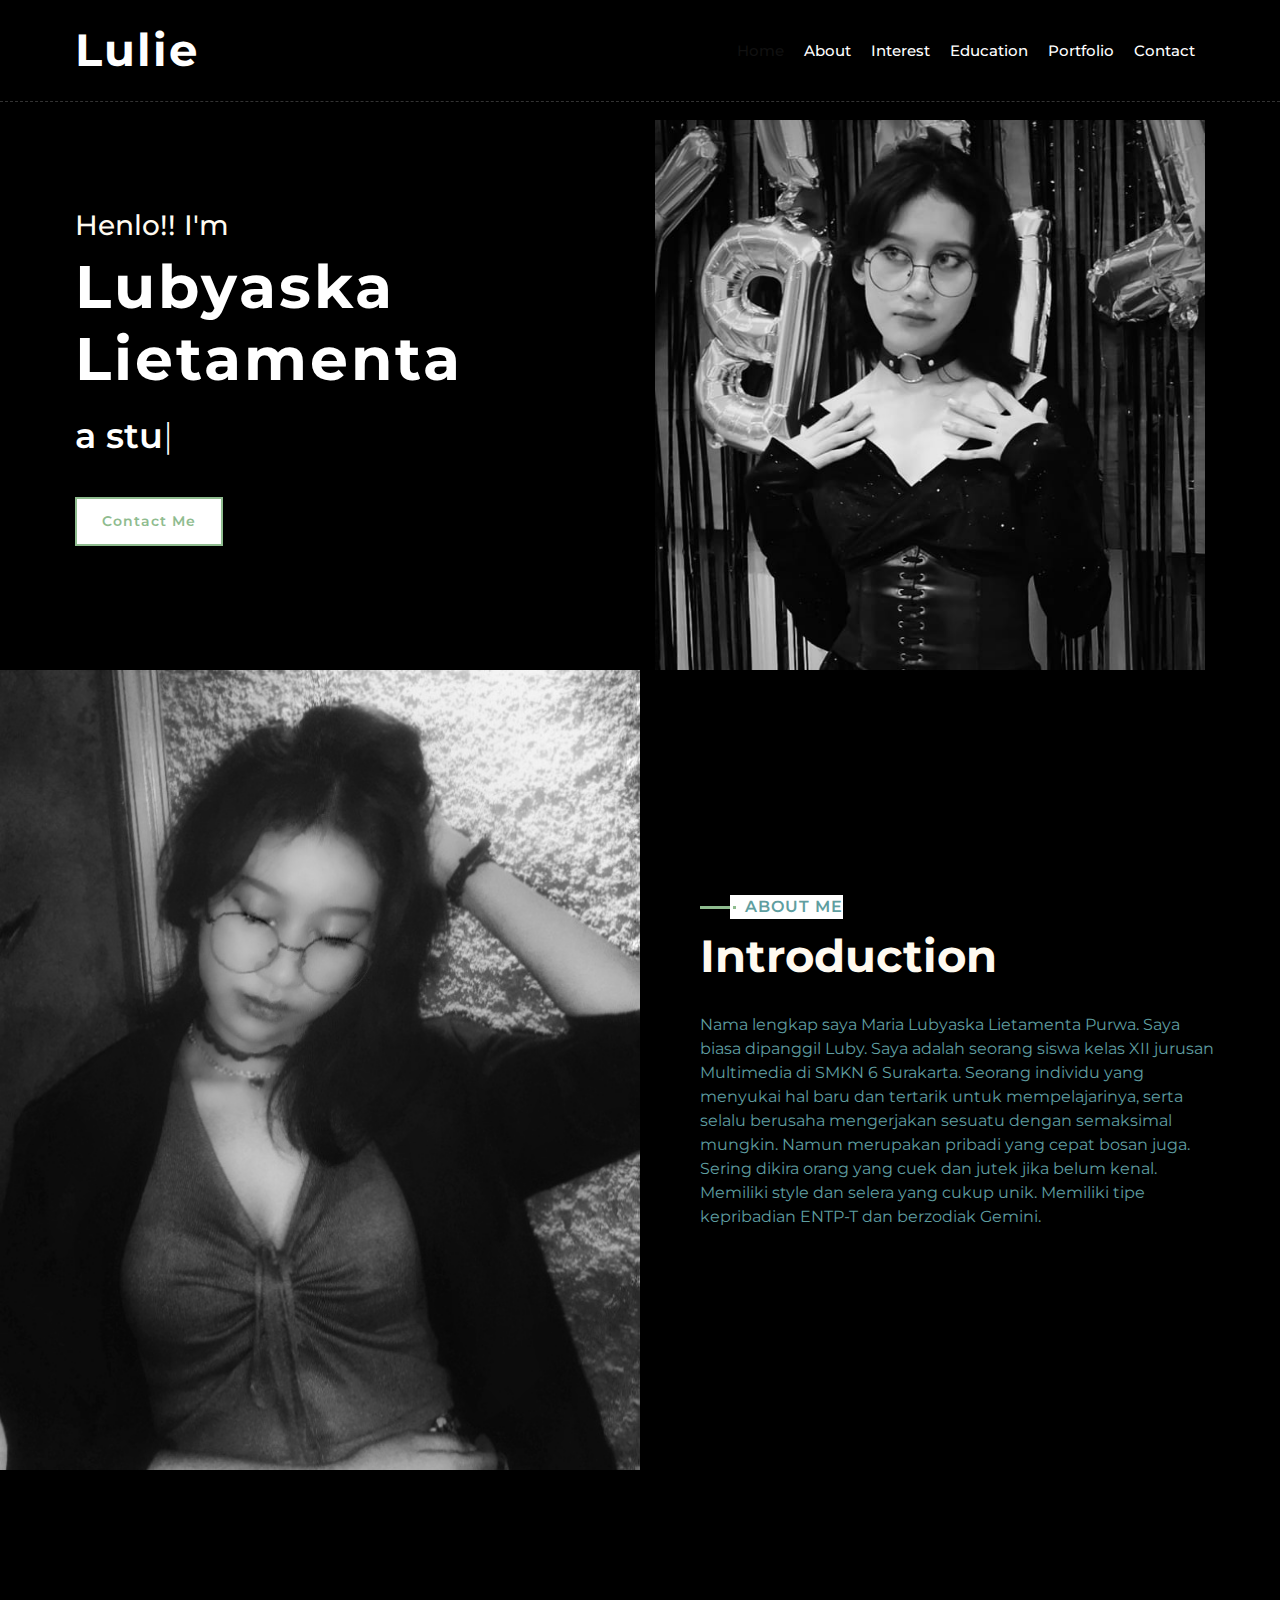
==== Lulie.html @ 79299c55 "Add files via upload" ====
<!DOCTYPE html>
<html lang="en">
    <head>
        <meta charset="utf-8">
        <title>Lulie</title>
        <meta content="width=device-width, initial-scale=1.0" name="viewport">
        <meta content="Free Website Template" name="keywords">
        <meta content="Free Website Template" name="description">

        <!-- Favicon -->
        <link href="img/luby3.jpeg" rel="icon">

        <!-- Google Font -->
        <link href="https://fonts.googleapis.com/css2?family=Montserrat:wght@300;400;500;600;700&display=swap" rel="stylesheet">

        <!-- CSS Libraries -->
        <link href="https://stackpath.bootstrapcdn.com/bootstrap/4.4.1/css/bootstrap.min.css" rel="stylesheet">
        <link href="https://cdnjs.cloudflare.com/ajax/libs/font-awesome/5.10.0/css/all.min.css" rel="stylesheet">
        <link href="lib/animate/animate.min.css" rel="stylesheet">
        <link href="lib/owlcarousel/assets/owl.carousel.min.css" rel="stylesheet">
        <link href="lib/lightbox/css/lightbox.min.css" rel="stylesheet">

        <!-- Template Stylesheet -->
        <link href="css/style.css" rel="stylesheet">
    </head>

    <body data-spy="scroll" data-target=".navbar" data-offset="51">
        <!-- Nav Bar Start -->
        <div class="navbar navbar-expand-lg bg-light navbar-light">
            <div class="container-fluid">
                <a href="Lulie.html" class="navbar-brand">Lulie</a>
                <button type="button" class="navbar-toggler" data-toggle="collapse" data-target="#navbarCollapse">
                    <span class="navbar-toggler-icon"></span>
                </button>

                <div class="collapse navbar-collapse justify-content-between" id="navbarCollapse">
                    <div class="navbar-nav ml-auto">
                        <a href="#home" class="nav-item nav-link active">Home</a>
                        <a href="#about" class="nav-item nav-link">About</a>
                        <a href="#service" class="nav-item nav-link">Interest</a>
                        <a href="#experience" class="nav-item nav-link">Education</a>
                        <a href="#portfolio" class="nav-item nav-link">Portfolio</a>
                        <a href="#contact" class="nav-item nav-link">Contact</a>
                    </div>
                </div>
            </div>
        </div>
        <!-- Nav Bar End -->


        <!-- Hero Start -->
        <div class="hero" id="home">
            <div class="container-fluid">
                <div class="row align-items-center">
                    <div class="col-sm-12 col-md-6">
                        <div class="hero-content">
                            <div class="hero-text">
                                <h3>Henlo!! I'm</h3>
                                <h1>Lubyaska Lietamenta</h1>
                                <h2></h2>
                                <div class="typed-text">a student, an entp-t, a gemini</div>
                            </div>
                            <div class="hero-btn">
								<a href="#contact" class="btn">Contact Me</a>
                            </div>
                        </div>
                    </div>
                    <div class="col-sm-12 col-md-6 d-none d-md-block">
                        <div class="hero-image">
                            <img src="img/luby.jpeg" alt="Hero Image">
                        </div>
                    </div>
                </div>
            </div>
        </div>
        <!-- Hero End -->


        <!-- About Start -->
        <div class="about wow fadeInUp" data-wow-delay="0.1s" id="about">
            <div class="container-fluid">
                <div class="row align-items-center">
                    <div class="col-lg-6">
                        <div class="about-img">
                            <img src="img/luby1.jpg" alt="Image">
                        </div>
                    </div>
                    <div class="col-lg-6">
                        <div class="about-content">
                            <div class="section-header text-left">
                                <p>About Me</p>
                                <h2>Introduction</h2>
                            </div>
                            <div class="about-text">
                                <p>
                                   Nama lengkap saya Maria Lubyaska Lietamenta Purwa. Saya biasa dipanggil Luby. Saya adalah seorang siswa kelas XII jurusan Multimedia di SMKN 6 Surakarta. Seorang individu yang menyukai hal baru dan tertarik untuk mempelajarinya, serta selalu berusaha mengerjakan sesuatu dengan semaksimal mungkin. Namun merupakan pribadi yang cepat bosan juga. Sering dikira orang yang cuek dan jutek jika belum kenal. Memiliki style dan selera yang cukup unik. Memiliki tipe kepribadian ENTP-T dan berzodiak Gemini.
                                </p>
                            </div>
                        </div>
                    </div>
                </div>
            </div>
        </div>
        <!-- About End -->
        
        
        <!-- Service Start -->
        <div class="service" id="service">
            <div class="container">
                <div class="section-header text-center wow zoomIn" data-wow-delay="0.1s">
                    <p>What I do</p>
                    <h2>My Hobbies and Interest</h2>
                </div>
                <div class="row">
                    <div class="col-lg-6 wow fadeInUp" data-wow-delay="0.0s">
                        <div class="service-item">
                            <div class="service-icon">
                                <i class="fa fa-laptop"></i>
                            </div>
                            <div class="service-text">
                                <h3>Design Graphics</h3>
                                <p>
                                    Saya memilki ketertarikan di bidang Desain Grafis. Ini juga merupakan salah satu alasan saya memasuki SMK dan mengambil jurusan Multimedia.
                                </p>
                            </div>
                        </div>
                    </div>
                    <div class="col-lg-6 wow fadeInUp" data-wow-delay="0.2s">
                        <div class="service-item">
                            <div class="service-icon">
                                <i class="fa fas fa-music"></i>
                            </div>
                            <div class="service-text">
                                <h3>Music</h3>
                                <p>
									Saya senang mendengarkan musik. Selain itu, saya juga senang bermain musik. Bagi saya, musik adalah terapi.
                                </p>
                            </div>
                        </div>
                    </div>
                    <div class="col-lg-6 wow fadeInUp" data-wow-delay="0.4s">
                        <div class="service-item">
                            <div class="service-icon">
                                <i class="fas fa-mobile-alt"></i>
                            </div>
                            <div class="service-text">
                                <h3>Social Media</h3>
                                <p>
                                    Karena pada masa digital sekarang social media sangat mendominasi kehidupan. Maka tidak bisa dipungkiri saya senang meng-explore social media. Karena selain menghibur, banyak pula informasi yang bisa didapat.
                                </p>
                            </div>
                        </div>
                    </div>
                    <div class="col-lg-6 wow fadeInUp" data-wow-delay="0.6s">
                        <div class="service-item">
                            <div class="service-icon">
                                <i class="fas fa-female"></i>
                            </div>
                            <div class="service-text">
                                <h3>Fashion and Make up</h3>
                                <p>
                                    Saya suka mencoba hal baru dalam fashion dan make up. Mencoba bermacam - macam style dan tren sangat seru bagi saya. Hal ini juga meningkatkan self-love. 
                                </p>
                            </div>
                        </div>
                    </div>
                </div>
            </div>
        </div>
        <!-- Service End -->
        
        
         <!-- Experience Start -->
        <div class="experience" id="experience">
            <div class="container">
                <header class="section-header text-center wow zoomIn" data-wow-delay="0.1s">
                    <p>My Experience</p>
                    <h2>Education History</h2>
                </header>
                <div class="timeline">
                    <div class="timeline-item right wow slideInRight" data-wow-delay="0.1s">
                        <div class="timeline-text">
                            <div class="timeline-date">2020 - 2023</div>
                            <h2>SMK NEGERI 6 SURAKARTA</h2>
                            <h4>Jl. Adi Sucipto No.38, Kerten, Kec. Laweyan, Kota Surakarta, Jawa Tengah 57143</h4>
                        </div>
                    </div>
                    <div class="timeline-item left wow slideInLeft" data-wow-delay="0.1s">
                        <div class="timeline-text">
                            <div class="timeline-date">2017 - 2020</div>
                            <h2>SMP PANGUDI LUHUR BINTANG LAUT SURAKARTA</h2>
                            <h4>Jl. Slamet Riyadi No.94, Keprabon, Kec. Banjarsari, Kota Surakarta, Jawa Tengah 57131</h4>
                        </div>
                    </div>
					<div class="timeline-item right wow slideInRight" data-wow-delay="0.1s">
                        <div class="timeline-text">
                            <div class="timeline-date">2011 - 2017</div>
                            <h2>SD PANGUDI LUHUR ST. TIMOTIUS SOLO</h2>
                            <h4>Jl. Sugiyopranoto No.1, Kp. Baru, Kec. Ps. Kliwon, Kota Surakarta, Jawa Tengah 57133</h4>
                        </div>
                    </div>
                    <div class="timeline-item left wow slideInLeft" data-wow-delay="0.1s">
                        <div class="timeline-text">
                            <div class="timeline-date">2009 - 2011</div>
                            <h2>TK MARSUDIRINI SOLO</h2>
                            <h4>Jl. Sugiyopranoto No.4, Kp. Baru, Kec. Ps. Kliwon, Kota Surakarta, Jawa Tengah 57133</h4>
                        </div>
                    </div>
                </div>
            </div>
        </div>
        <!-- Job Experience End -->
        

        <!-- Portfolio Start -->
        <div class="portfolio" id="portfolio">
            <div class="container">
                <div class="section-header text-center wow zoomIn" data-wow-delay="0.1s">
                    <p>My Portfolio</p>
                    <h2>My Excellent Portfolio</h2>
                </div>
                <div class="row">
                </div>
                <div class="row portfolio-container">
                    <div class="col-lg-4 col-md-6 col-sm-12 portfolio-item filter-1 wow fadeInUp" data-wow-delay="0.0s">
                        <div class="portfolio-wrap">
                            <div class="portfolio-img">
                                <img src="img/konten kaos astronaut.jpg" alt="Image">
                            </div>
                            <div class="portfolio-text">
                                <h3> Design Kaos</h3>
                            </div>
                        </div>
                    </div>
                    <div class="col-lg-4 col-md-6 col-sm-12 portfolio-item filter-2 wow fadeInUp" data-wow-delay="0.2s">
                        <div class="portfolio-wrap">
                            <div class="portfolio-img">
                                <img src="img/konten kaos1.jpg" alt="Image">
                            </div>
                            <div class="portfolio-text">
                                <h3>Design Kaos</h3>
                            </div>
                        </div>
                    </div>
                    <div class="col-lg-4 col-md-6 col-sm-12 portfolio-item filter-3 wow fadeInUp" data-wow-delay="0.4s">
                        <div class="portfolio-wrap">
                            <div class="portfolio-img">
                                <img src="img/buku.jpg" alt="Image">
                            </div>
                            <div class="portfolio-text">
                                <h3>Design Buku</h3>
                            </div>
                        </div>
                    </div>
                    <div class="col-lg-4 col-md-6 col-sm-12 portfolio-item filter-1 wow fadeInUp" data-wow-delay="0.6s">
                        <div class="portfolio-wrap">
                            <div class="portfolio-img">
                                <img src="img/mmt.jpg" alt="Image">
                            </div>
                            <div class="portfolio-text">
                                <h3>Design MMT</h3>
                            </div>
                        </div>
                    </div>
                </div>
            </div>
        </div>
        <!-- Portfolio End -->
      
        
        <!-- Contact Start -->
        <div class="contact wow fadeInUp" data-wow-delay="0.1s" id="contact">
            <div class="container-fluid">
                <div class="container">
                    <div class="row align-items-center">
                        <div class="col-md-4"></div>
                        <div class="col-md-8">
                            <div class="contact-form">
                                <div id="success"></div>
                                <form name="sentMessage" id="contactForm" novalidate="novalidate">
                                    <div class="control-group">
                                        <input type="text" class="form-control" id="name" placeholder="Your Name" required="required" data-validation-required-message="Please enter your name" />
                                        <p class="help-block"></p>
                                    </div>
                                    <div class="control-group">
                                        <input type="email" class="form-control" id="email" placeholder="Your Email" required="required" data-validation-required-message="Please enter your email" />
                                        <p class="help-block"></p>
                                    </div>
                                    <div class="control-group">
                                        <input type="text" class="form-control" id="subject" placeholder="Subject" required="required" data-validation-required-message="Please enter a subject" />
                                        <p class="help-block"></p>
                                    </div>
                                    <div class="control-group">
                                        <textarea class="form-control" id="message" placeholder="Message" required="required" data-validation-required-message="Please enter your message"></textarea>
                                        <p class="help-block"></p>
                                    </div>
                                    <div>
                                        <button class="btn" type="submit" id="sendMessageButton">Send Message</button>
                                    </div>
                                </form>
                            </div>
                        </div>
                    </div>
                </div>
            </div>
        </div>
        <!-- Contact End -->


        <!-- Footer Start -->
        <div class="footer wow fadeIn" data-wow-delay="0.3s">
            <div class="container-fluid">
                <div class="container">
                    <div class="footer-info">
                        <h2>Lubyaska Lietamenta</h2>
                        <h3>Solo, Jawa Tengah, Indonesia</h3>
                        <div class="footer-menu">
                            <p>+6289669628222</p>
                            <p>maria.lubyaska@gmail.com</p>
                        </div>
                        <div class="footer-social">
                            <a href="https://open.spotify.com/user/lubyaska.lietamenta?si=SFucc5YzT-6xi9AOooDrsQ&utm_source=copy-link"><i class="fab fa-spotify"></i></a>
                            <a href="https://instagram.com/lubyaskxyz?igshid=YmMyMTA2M2Y="><i class="fab fa-instagram"></i></a>
                            <a href="wa.me/6289669628222"><i class="fab fa-whatsapp"></i></a>
                        </div>
                    </div>
                </div>
                <div class="container copyright">
                    <p>&copy; <a href="#">Lulie</a>, All Right Reserved </p>
                </div>
            </div>
        </div>
        <!-- Footer End -->
        
        
        <!-- Back to top button -->
        <a href="#" class="btn back-to-top"><i class="fa fa-chevron-up"></i></a>
        
        
        <!-- Pre Loader -->
        <div id="loader" class="show">
            <div class="loader"></div>
        </div>

        
        <!-- JavaScript Libraries -->
        <script src="https://code.jquery.com/jquery-3.4.1.min.js"></script>
        <script src="https://stackpath.bootstrapcdn.com/bootstrap/4.4.1/js/bootstrap.bundle.min.js"></script>
        <script src="lib/easing/easing.min.js"></script>
        <script src="lib/wow/wow.min.js"></script>
        <script src="lib/waypoints/waypoints.min.js"></script>
        <script src="lib/typed/typed.min.js"></script>
        <script src="lib/owlcarousel/owl.carousel.min.js"></script>
        <script src="lib/isotope/isotope.pkgd.min.js"></script>
        <script src="lib/lightbox/js/lightbox.min.js"></script>
        
        <!-- Contact Javascript File -->
        <script src="mail/jqBootstrapValidation.min.js"></script>
        <script src="mail/contact.js"></script>

        <!-- Template Javascript -->
        <script src="js/main.js"></script>
    </body>
</html>
---- css/style.css ----
/*******************************/
/********* General CSS *********/
/*******************************/
body {
    color: CadetBlue;
    background: black;
    font-family: 'Montserrat', sans-serif;
}

h1,
h2, 
h3, 
h4,
h5, 
h6 {
    color: FloralWhite;
}

a {
    color: #313131;
    transition: .3s;
}

a:hover,
a:active,
a:focus {
    color: DarkSeaGreens;
    outline: none;
    text-decoration: none;
}

.btn:focus,
.form-control:focus {
    box-shadow: none;
}

.container-fluid {
    max-width: 1366px;
}

.btn {
    padding: 12px 25px;
    font-size: 14px;
    font-weight: 600;
    letter-spacing: 1px;
    color: #ffffff;
    background: DarkSeaGreen;
    border: 2px solid transparent;
    border-radius: 0;
    box-shadow: inset 0 0 0 50px DarkSeaGreen;
    transition: ease-out 0.3s;
    -webkit-transition: ease-out 0.3s;
    -moz-transition: ease-out 0.3s;
}

.btn:hover {
    color: DarkSeaGreen;
    background: transparent;
    box-shadow: inset 0 0 0 0 DarkSeaGreen;
    border-color: DarkSeaGreen;
}

#loader {
    position: fixed;
    top: 0;
    right: 0;
    bottom: 0;
    left: 0;
    display: flex;
    align-items: center;
    justify-content: center;
    background: #ffffff;
    opacity: 0;
    visibility: hidden;
    -webkit-transition: opacity .3s ease-out, visibility 0s linear .3s;
    -o-transition: opacity .3s ease-out, visibility 0s linear .3s;
    transition: opacity .3s ease-out, visibility 0s linear .3s;
    z-index: 999;
}

#loader.show {
    -webkit-transition: opacity .6s ease-out, visibility 0s linear 0s;
    -o-transition: opacity .6s ease-out, visibility 0s linear 0s;
    transition: opacity .6s ease-out, visibility 0s linear 0s;
    visibility: visible;
    opacity: 1;
}

#loader .loader {
    position: relative;
    width: 45px;
    height: 45px;
    border: 5px solid #dddddd;
    border-top: 5px solid DarkSeaGreen;
    border-radius: 50%;
    -webkit-animation: spin 2s linear infinite;
    animation: spin 2s linear infinite;
}

@-webkit-keyframes spin {
    0% { -webkit-transform: rotate(0deg); }
    100% { -webkit-transform: rotate(360deg); }
}

@keyframes spin {
    0% { transform: rotate(0deg); }
    100% { transform: rotate(360deg); }
}

.back-to-top {
    position: fixed;
    display: none;
    width: 44px;
    height: 44px;
    padding: 8px 0;
    text-align: center;
    line-height: 1;
    font-size: 22px;
    right: 15px;
    bottom: 15px;
    z-index: 9;
}

.back-to-top i {
    color: #ffffff;
}

.back-to-top:hover i {
    color: #414141;
}


/**********************************/
/*********** Nav Bar CSS **********/
/**********************************/
.navbar {
    position: relative;
    transition: .5s;
    z-index: 999;
}

.navbar.nav-sticky {
    position: fixed;
    top: 0;
    width: 100%;
    box-shadow: 0 2px 5px rgba(0, 0, 0, .3);
}

.navbar .navbar-brand {
    margin: 0;
    font-size: 45px;
    line-height: 0px;
    font-weight: 700;
    letter-spacing: 2px;
    transition: .5s;
    
}

.navbar .navbar-brand img {
    max-width: 100%;
    max-height: 40px;
}

.navbar .dropdown-menu {
    margin-top: 0;
    border: 0;
    border-radius: 0;
    background: #f8f9fa;
}

@media (min-width: 992px) {
    .navbar {
        position: absolute;
        width: 100%;
        padding: 30px 60px;
        background: transparent !important;
        border-bottom: 1px dashed rgba(256, 256, 256, .2);
        z-index: 9;
    }
    
    .navbar.nav-sticky {
        padding: 10px 60px;
        background: #ffffff !important;
    }
    
    .navbar .navbar-brand {
        color: #ffffff;
    }
    
    .navbar.nav-sticky .navbar-brand {
        color: DarkSeaGreen;
    }

    .navbar-light .navbar-nav .nav-link,
    .navbar-light .navbar-nav .nav-link:focus {
        padding: 10px 10px 8px 10px;
        color: #ffffff;
        font-size: 15px;
        font-weight: 500;
    }
    
    .navbar-light.nav-sticky .navbar-nav .nav-link,
    .navbar-light.nav-sticky .navbar-nav .nav-link:focus {
        color: #414141;
    }

    .navbar-light .navbar-nav .nav-link:hover,
    .navbar-light .navbar-nav .nav-link.active {
        color: #111111;
    }
    
    .navbar-light.nav-sticky .navbar-nav .nav-link:hover,
    .navbar-light.nav-sticky .navbar-nav .nav-link.active {
        color: DarkSeaGreen;
    }
}

@media (max-width: 991.98px) {   
    .navbar {
        padding: 15px;
        background: #ffffff !important;
    }
    
    .navbar .navbar-brand {
        color: DarkSeaGreen;
    }
    
    .navbar .navbar-nav {
        margin-top: 15px;
    }
    
    .navbar a.nav-link {
        padding: 5px;
    }
    
    .navbar .dropdown-menu {
        box-shadow: none;
    }
}


/*******************************/
/********** Hero CSS ***********/
/*******************************/
.hero {
    position: relative;
    width: 100%;
    margin-bottom: 45px;
    padding: 120px 0 0 0;
    overflow: hidden;
    background: transparent;
    background-position: center;
    background-repeat: no-repeat;
    background-size: cover;
}

.hero .container-fluid {
    padding: 0;
}

.hero .hero-image {
    position: relative;
    text-align: right;
    padding-right: 75px;
}

.hero .hero-image img {
    max-width: 100%;
    max-height: 100%;
}

.hero .hero-content {
    position: relative;
    padding-left: 75px;
    display: flex;
    align-items: flex-start;
    justify-content: center;
    flex-direction: column;
}

.hero .hero-text p {
    color: #ffffff;
    font-size: 25px;
    font-weight: 600;
    margin-bottom: 15px;
}

.hero .hero-text h1 {
	display: inline-block;
    color: #ffffff;
    font-size: 60px;
    font-weight: 700;
    letter-spacing: 3px;
    margin-bottom: 15px;
}

.hero .hero-text h2 {
    display: inline-block;
    margin: 0;
    height: 35px;
    color: #ffffff;
    font-size: 35px;
    font-weight: 600;
}

.hero .hero-text .typed-text {
	display: none;

}

.hero .hero-text .typed-cursor {
    font-size: 35px;
    font-weight: 300;
    color: #ffffff;
}

.hero .hero-btn .btn {
    margin-top: 35px;
	margin-bottom: 35px;
    color: DarkSeaGreen;
    background: DarkSeaGreen;
    box-shadow: inset 0 0 0 50px #ffffff;
}

.hero .hero-btn .btn:hover {
    color: #ffffff;
    background: transparent;
    box-shadow: inset 0 0 0 0 #ffffff;
    border-color: #ffffff;
}

.hero .hero-btn .btn:first-child {
    margin-right: 10px;
}

@media (max-width: 991.98px) {
    .hero {
        padding-top: 60px;
    }
    
    .hero .hero-content {
        padding: 0 15px;
    }
    
    .hero .hero-text p {
        font-size: 20px;
    }
    
    .hero .hero-text h1 {
        font-size: 45px;
    }
    
    .hero .hero-text h2 {
        font-size: 25px;
        height: 25px;
    }
    
    .hero .hero-btn .btn {
        padding: 12px 30px;
        letter-spacing: 1px;
    }
}

@media (max-width: 767.98px) {
    .hero {
        padding-top: 60px;
        padding-bottom: 60px;
    }
    
    .hero,
    .hero .hero-text,
    .hero .hero-btn {
        width: 100%;
        text-align: center;
    }
    
    .hero .hero-text p {
        font-size: 18px;
    }
    
    .hero .hero-text h1 {
        font-size: 35px;
    }
    
    .hero .hero-text h2 {
        font-size: 22px;
        height: 22px;
    }
    
    .hero .hero-btn .btn {
        padding: 10px 15px;
        letter-spacing: 1px;
    }
}

@media (max-width: 575.98px) {
    .hero .hero-text p {
        font-size: 16px;
    }
    
    .hero .hero-text h1 {
        font-size: 30px;
    }
    
    .hero .hero-text h2 {
        font-size: 18px;
        height: 18px;
    }
    
    .hero .hero-btn .btn {
        padding: 8px 10px;
        letter-spacing: 0;
    }
}


/*******************************/
/******* Section Header ********/
/*******************************/
.section-header {
    position: relative;
    margin-bottom: 45px;
}

.section-header p {
    display: inline-block;
    margin: 0 30px;
    margin-bottom: 10px;
    padding-left: 15px;
    position: relative;
    font-size: 16px;
    font-weight: 600;
    letter-spacing: 1px;
    text-transform: uppercase;
    background: #ffffff;
}

.section-header p::before {
    position: absolute;
    content: "";
    height: 3px;
    top: 11px;
    right: 0;
    left: -30px;
    background: DarkSeaGreen;
    z-index: -1;
}

.section-header p::after {
    position: absolute;
    content: "";
    width: 3px;
    height: 3px;
    top: 11px;
    left: 3px;
    background: DarkSeaGreen;
    z-index: 1;
}

.section-header h2 {
    margin: 0;
    position: relative;
    font-size: 45px;
    font-weight: 700;
}

@media (max-width: 767.98px) {
    .section-header h2 {
        font-size: 30px;
    }
}


/*******************************/
/********** About CSS **********/
/*******************************/
.about {
    position: relative;
    width: 100%;
    margin: -45px 0 45px 0;
}

.about .col-lg-6 {
    padding: 0;
}

.about .section-header {
    margin-bottom: 30px;
}

.about .about-img {
    position: relative;
    height: 100%;
}

.about .about-img img {
    position: relative;
    width: 100%;
    height: 100%;
}

.about .about-content {
    padding: 0 60px;
}

.about .about-text p {
    font-size: 16px;
}

.about .skills {
    margin-bottom: 30px;
}

.about .skill-name {
    margin-top: 15px;
}

.about .skill-name p {
    display: inline-block;
    margin-bottom: 5px;
    font-size: 16px;
    font-weight: 400;
}

.about .skill-name p:last-child {
    float: right;
}

.about .progress {
    height: 10px;
    border-radius: 10px;
    background: #dddddd;
}

.about .progress .progress-bar {
    width: 0px;
    background: DarkSeaGreen;
    border-radius: 10px;
    transition: 2s;
}

.about .about-text a.btn {
    margin-top: 15px;
}

@media (max-width: 991.98px) {
    .about .about-content {
        padding: 45px 15px 0 15px;
    }
}


/*******************************/
/******* Experience CSS ********/
/*******************************/
.experience {
    position: relative;
    padding: 45px 0 15px 0;
}

.experience .timeline {
    position: relative;
    width: 100%;
}

.experience .timeline::after {
    content: '';
    position: absolute;
    width: 2px;
    background: DarkSeaGreen;
    top: 0;
    bottom: 0;
    left: 50%;
    margin-left: -1px;
}

.experience .timeline .timeline-item {
    position: relative;
    background: inherit;
    width: 50%;
    margin-bottom: 30px;
}

.experience .timeline .timeline-item.left {
    left: 0;
    padding-right: 30px;
}

.experience .timeline .timeline-item.right {
    left: 50%;
    padding-left: 30px;
}

.experience .timeline .timeline-item::after {
    content: '';
    position: absolute;
    width: 16px;
    height: 16px;
    top: 48px;
    right: -8px;
    background: #ffffff;
    border: 2px solid DarkSeaGreen;
    border-radius: 16px;
    z-index: 1;
}

.experience .timeline .timeline-item.right::after {
    left: -8px;
}

.experience .timeline .timeline-item::before {
  content: '';
  position: absolute;
  width: 0;
  height: 0;
  top: 46px;
  right: 10px;
  z-index: 1;
  border: 10px solid;
  border-color: transparent transparent transparent #dddddd;
}

.experience .timeline .timeline-item.right::before {
  left: 10px;
  border-color: transparent #dddddd transparent transparent;
}

.experience .timeline .timeline-date {
    position: absolute;
    width: 100%;
    top: 44px;
    font-size: 16px;
    font-weight: 600;
    color: DarkSeaGreen;
    text-transform: uppercase;
    letter-spacing: 1px;
    z-index: 1;
}

.experience .timeline .timeline-item.left .timeline-date {
    text-align: left;
    left: calc(100% + 55px);
}

.experience .timeline .timeline-item.right .timeline-date {
    text-align: right;
    right: calc(100% + 55px);
}

.experience .timeline .timeline-text {
    padding: 30px;
    background: SlateGray;
    position: relative;
    border-right: 5px solid #dddddd;
    box-shadow: 0 0 60px rgba(0, 0, 0, .08);
}

.experience .timeline .timeline-item.right .timeline-text {
    border-right: none;
    border-left: 5px solid #dddddd;
}

.experience .timeline .timeline-text h2 {
    margin: 0 0 5px 0;
    font-size: 22px;
    font-weight: 600;
}

.experience .timeline .timeline-text h4 {
    margin: 0 0 10px 0;
    font-size: 16px;
    font-style: italic;
    font-weight: 400;
}

.experience .timeline .timeline-text p {
    margin: 0;
    font-size: 16px;
}

@media (max-width: 767.98px) {
    .experience .timeline::after {
        left: 8px;
    }

    .experience .timeline .timeline-item {
        width: 100%;
        padding-left: 38px;
    }
    
    .experience .timeline .timeline-item.left {
        padding-right: 0;
    }
    
    .experience .timeline .timeline-item.right {
        left: 0%;
        padding-left: 38px;
    }

    .experience .timeline .timeline-item.left::after, 
    .experience .timeline .timeline-item.right::after {
        left: 0;
    }
    
    .experience .timeline .timeline-item.left::before,
    .experience .timeline .timeline-item.right::before {
        left: 18px;
        border-color: transparent #dddddd transparent transparent;
    }
    
    .experience .timeline .timeline-item.left .timeline-date,
    .experience .timeline .timeline-item.right .timeline-date {
        position: relative;
        top: 0;
        right: auto;
        left: 0;
        text-align: left;
        margin-bottom: 10px;
    }
    
    .experience .timeline .timeline-item.left .timeline-text,
    .experience .timeline .timeline-item.right .timeline-text {
        border-right: none;
        border-left: 5px solid #dddddd;
    }
}


/*******************************/
/********* Service CSS *********/
/*******************************/
.service {
    position: relative;
    width: 100%;
    padding: 45px 0 15px 0;
}

.service .service-item {
    position: relative;
    margin-bottom: 30px;
    display: flex;
    align-items: center;
    box-shadow: inset 0 0 0 0 transparent;
    transition: ease-out 0.5s;
}

.service .service-item:hover {
    box-shadow: inset 800px 0 0 0 DarkSeaGreen;
}

.service .service-icon {
    position: relative;
    width: 150px;
    min-height: 150px;
    display: flex;
    align-items: center;
    justify-content: center;
    border: 1px solid DarkSeaGreen;
    background: #ffffff;
}

.service .service-icon i {
    position: relative;
    font-size: 60px;
    color: DarkSeaGreen;
    transition: .3s;
}

.service .service-item:hover i {
    font-size: 75px;
}

.service .service-text {
    position: relative;
    width: calc(100% - 120px);
    padding: 0 30px;
}

.service .service-text h3 {
    margin-bottom: 10px;
    font-size: 20px;
    font-weight: 600;
    transition: 1s;
}

.service .service-text p {
    margin: 0;
    font-size: 16px;
    transition: 1s;
}

.service .service-item:hover .service-text h3,
.service .service-item:hover .service-text p {
    color: #ffffff;
}

@media (max-width: 575.98px) {
    .service .service-text h3 {
        font-size: 16px;
        margin-bottom: 5px;
    }
    
    .service .service-text p {
        font-size: 14px;
    }
}


/*******************************/
/******** Portfolio CSS ********/
/*******************************/
.portfolio {
    position: relative;
    padding: 45px 0 15px 0;
}

.portfolio #portfolio-filter {
    padding: 0;
    margin: -15px 0 25px 0;
    list-style: none;
    font-size: 0;
    text-align: center;
}

.portfolio #portfolio-filter li {
    cursor: pointer;
    display: inline-block;
    margin: 5px;
    padding: 6px 12px;
    font-size: 14px;
    font-weight: 600;
    color: #ffffff;
    background: DarkSeaGreen;
    border: 2px solid transparent;
    border-radius: 0;
    box-shadow: inset 0 0 0 50px DarkSeaGreen;
    transition: ease-out 0.3s;
    -webkit-transition: ease-out 0.3s;
    -moz-transition: ease-out 0.3s;
}

.portfolio #portfolio-filter li:hover,
.portfolio #portfolio-filter li.filter-active {
    color: DarkSeaGreen;
    background: transparent;
    box-shadow: inset 0 0 0 0 DarkSeaGreen;
    border-color: DarkSeaGreen;
}

.portfolio .portfolio-item {
    position: relative;
}

.portfolio .portfolio-wrap {
    position: relative;
    width: 100%;
}

.portfolio .portfolio-img {
    position: relative;
    overflow: hidden;
}

.portfolio .portfolio-img img {
    position: relative;
    width: 100%; 
    height: 100%; 
    object-fit: cover;
    transform: scale(1.1);
    transition: .5s;
}

.portfolio .portfolio-item:hover img {
    margin-left: 15px;
}

.portfolio .portfolio-text {
    position: relative;
    height: 60px;
    width: calc(100% - 30px);
    margin: -30px 15px 30px 15px;
    display: flex;
    align-items: center;
    background: SlateGray;
    box-shadow: 0 0 15px rgba(0, 0, 0, .12);
}

.portfolio .portfolio-text h3 {
    width: calc(100% - 70px);
    font-size: 18px;
    font-weight: 600;
    margin: 0 0 0 15px;
    white-space: nowrap;
    overflow: hidden;
}

.portfolio .portfolio-text a.btn {
    width: 50px;
    height: 50px;
    padding: 0 0 2px 1px;
    display: flex;
    align-items: center;
    justify-content: center;
    font-size: 45px;
    font-weight: 100;
}

.portfolio .portfolio-item:hover a.btn {
    color: DarkSeaGreen;
    background: transparent;
    box-shadow: inset 0 0 0 0 DarkSeaGreen;
    border-color: DarkSeaGreen;
}


/*******************************/
/********* Contact CSS *********/
/*******************************/
.contact {
    position: relative;
    width: 100%;
    margin: 45px 0;
    background: DarkSeaGreen;
}

.contact .container-fluid {
    background: url(../img/luby2.jpeg) left center no-repeat;
    background-size: contain;
}

.contact .contact-form {
    position: relative;
    padding: 90px 0 90px 45px;
    background: DarkSeaGreen;
}

.contact .contact-form input {
    color: #ffffff;
    padding: 15px 0;
    background: none;
    border-radius: 0;
    border: none;
    border-bottom: 1px solid rgba(256, 256, 256, .5);
}

.contact .contact-form textarea {
    color: #ffffff;
    height: 90px;
    padding: 15px 0;
    background: none;
    border-radius: 0;
    border: none;
    border-bottom: 1px solid rgba(256, 256, 256, .5);
}

.contact .contact-form .form-control::placeholder {
    color: #ffffff;
    opacity: 1;
}

.contact .contact-form .form-control:-ms-input-placeholder,
.contact .contact-form .form-control::-ms-input-placeholder {
    color: #ffffff;
}

.contact .contact-form .btn {
    margin-top: 35px;
    color: DarkSeaGreen;
    background: #ffffff;
    box-shadow: inset 0 0 0 50px #ffffff;
}

.contact .contact-form .btn:hover {
    color: #ffffff;
    background: transparent;
    box-shadow: inset 0 0 0 0 #ffffff;
    border-color: #ffffff;
}

.contact .help-block ul {
    margin: 0;
    padding: 0;
    list-style-type: none;
    font-size: 14px;
    font-style: italic;
    color: #ffffff;
}

@media (max-width: 767.98px) {
    .contact .container-fluid {
        background: SlateGray;
    }
    
    .contact .contact-form {
        padding: 90px 0;
    }
}


/*******************************/
/*********** Blog CSS **********/
/*******************************/
.blog {
    position: relative;
    width: 100%;
    padding: 45px 0 15px 0;
}

.blog .blog-item {
    position: relative;
    margin-bottom: 30px;
}

.blog .blog-img {
    position: relative;
    width: 100%;
    overflow: hidden;
}

.blog .blog-img img {
    width: 100%;
    transition: .5s;
}

.blog .blog-item:hover img {
    transform: scale(1.1);
}

.blog .blog-text {
    position: relative;
    padding: 30px;
    border-right: 1px solid rgba(0, 0, 0, .07);
    border-bottom: 1px solid rgba(0, 0, 0, .07);
    border-left: 1px solid rgba(0, 0, 0, .07);
}

.blog .blog-text h2 {
    font-size: 25px;
    font-weight: 600;
}

.blog .blog-text p {
    margin-bottom: 10px;
}

.blog .blog-item a.btn {
    margin-top: 10px;
    padding: 8px 15px;
}

.blog .blog-item a.btn i {
    margin-left: 5px;
}

.blog .blog-meta {
    position: relative;
    display: flex;
    margin-bottom: 15px;
}

.blog .blog-meta p {
    margin: 0 10px 0 0;
    font-size: 13px;
}

.blog .blog-meta i {
    color: #414141;
    margin-right: 5px;
}

.blog .blog-meta p:last-child {
    margin: 0;
}


/*******************************/
/********* Footer CSS **********/
/*******************************/
.footer {
    position: relative;
    margin-top: 45px;
    background: DarkSeaGreen;
}

.footer .container-fluid {
    padding: 60px 0 0 0;
}

.footer .footer-info {
    position: relative;
    width: 100%;
    text-align: center;
}

.footer .footer-info h2 {
    margin-bottom: 20px;
    font-size: 30px;
    font-weight: 700;
    color: #ffffff;
}

.footer .footer-info h3 {
    margin-bottom: 25px;
    font-size: 22px;
    font-weight: 600;
    color: #ffffff;
}

.footer .footer-menu {
    width: 100%;
    display: flex;
    justify-content: center;
}

.footer .footer-menu p {
    color: #ffffff;
    font-size: 22px;
    font-weight: 600;
    line-height: 20px;
    padding: 0 15px;
    border-right: 1px solid #ffffff;
}

.footer .footer-menu p:last-child {
    border: none;
}

.footer .footer-social {
    position: relative;
    margin-top: 15px;
}

.footer .footer-social a {
    display: inline-block;
}

.footer .footer-social a i {
    margin-right: 15px;
    font-size: 20px;
    color: #ffffff;
    transition: .3s;
}

.footer .footer-social a:last-child i {
    margin: 0;
}

.footer .footer-social a:hover i {
    color: #414141;
}

.footer .copyright {
    position: relative;
    text-align: center;
    margin-top: 30px;
    padding-top: 25px;
    padding-bottom: 25px;
}

.footer .copyright::before {
    position: absolute;
    content: "";
    width: 50%;
    height: 1px;
    top: 0;
    left: 25%;
    background: rgba(256, 256, 256, .2);
}

.footer .copyright p {
    margin: 0;
    color: #ffffff;
}

.footer .copyright .col-md-6:last-child p {
    text-align: right;
}

.footer .copyright p a {
    color: #ffffff;
    font-weight: 600;
}

.footer .copyright p a:hover {
    color: #414141;
}

@media (max-width: 575.98px) {
    .footer .footer-info h2 {
        margin-bottom: 20px;
        font-size: 20px;
        font-weight: 600;
    }

    .footer .footer-info h3 {
        margin-bottom: 20px;
        font-size: 16px;
    }

    .footer .footer-menu p {
        font-size: 16px;
        line-height: 16px;
        padding: 0 5px;
    }
}
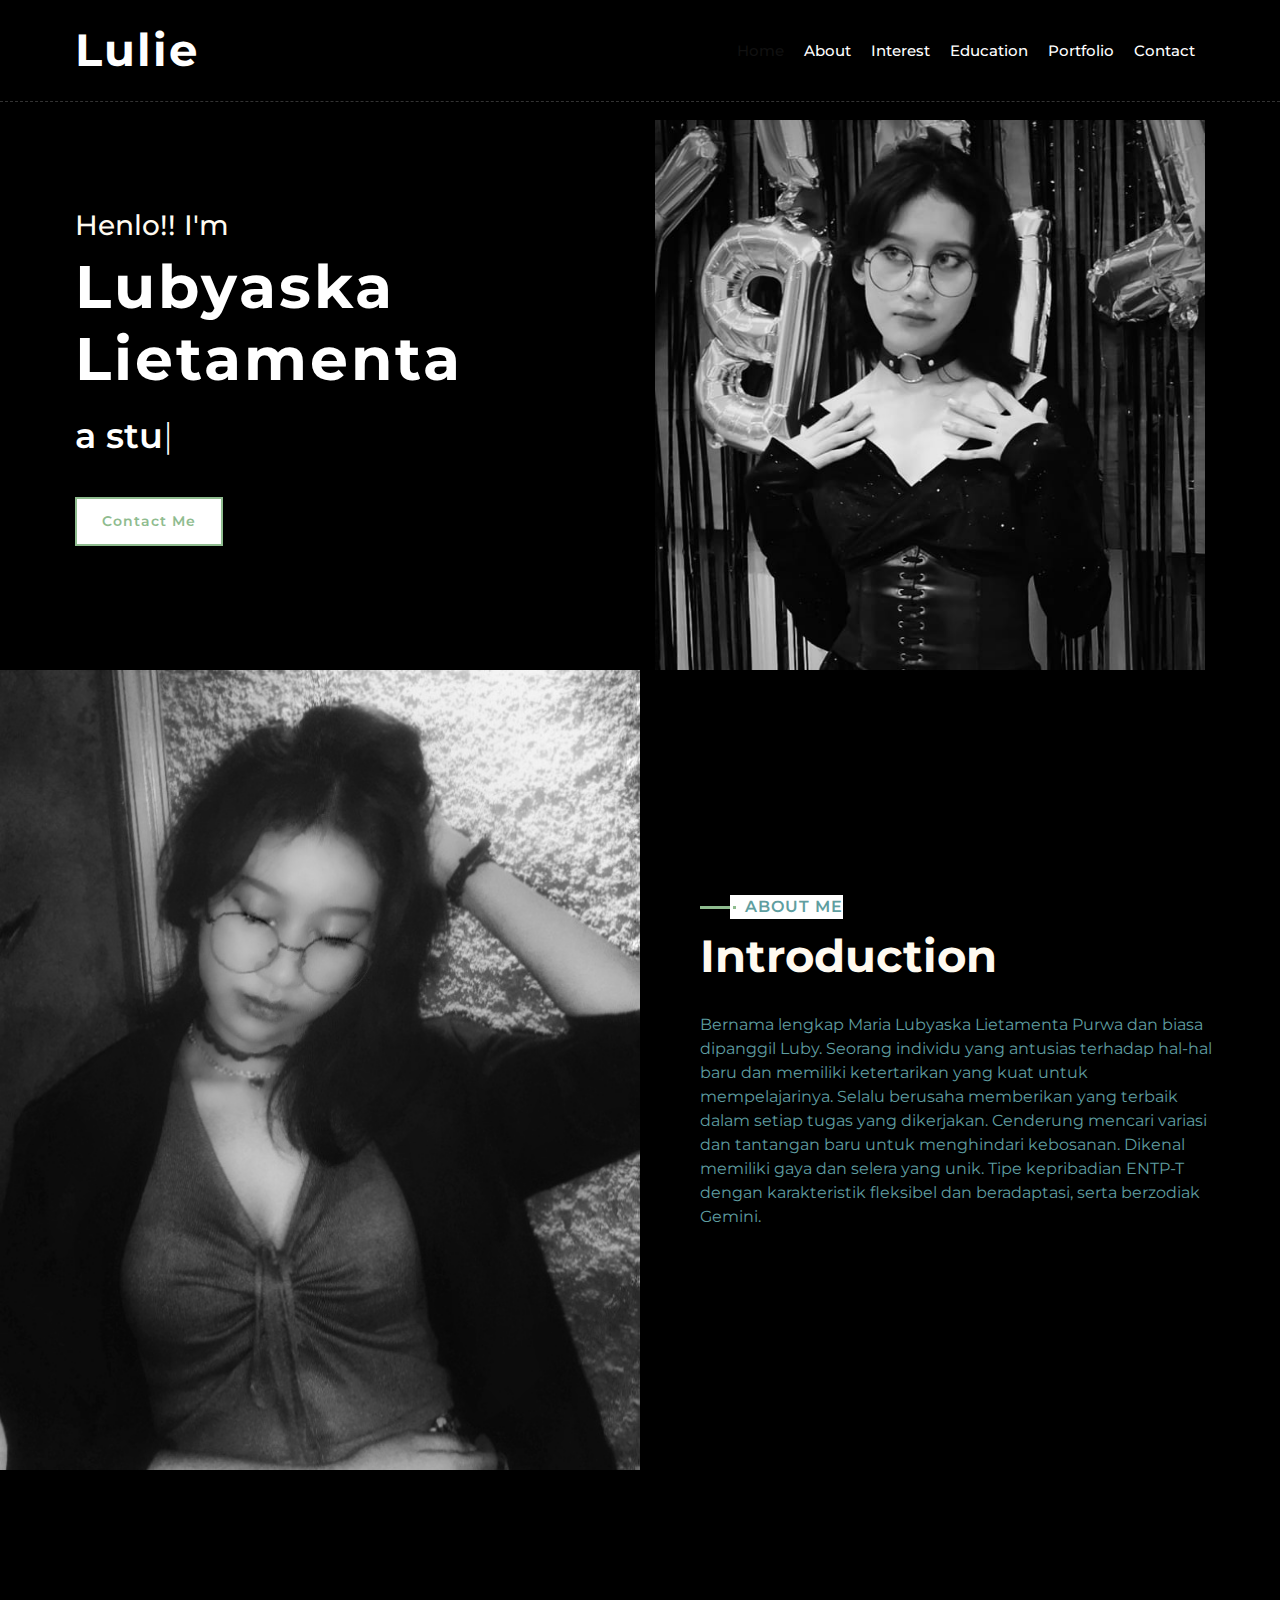
==== commit f98814c3: "Lulie.html" ====
--- a/Lulie.html
+++ b/Lulie.html
@@ -93,7 +93,7 @@
                             </div>
                             <div class="about-text">
                                 <p>
-                                   Nama lengkap saya Maria Lubyaska Lietamenta Purwa. Saya biasa dipanggil Luby. Saya adalah seorang siswa kelas XII jurusan Multimedia di SMKN 6 Surakarta. Seorang individu yang menyukai hal baru dan tertarik untuk mempelajarinya, serta selalu berusaha mengerjakan sesuatu dengan semaksimal mungkin. Namun merupakan pribadi yang cepat bosan juga. Sering dikira orang yang cuek dan jutek jika belum kenal. Memiliki style dan selera yang cukup unik. Memiliki tipe kepribadian ENTP-T dan berzodiak Gemini.
+                                   Bernama lengkap Maria Lubyaska Lietamenta Purwa dan biasa dipanggil Luby. Seorang individu yang antusias terhadap hal-hal baru dan memiliki ketertarikan yang kuat untuk mempelajarinya. Selalu berusaha memberikan yang terbaik dalam setiap tugas yang dikerjakan. Cenderung mencari variasi dan tantangan baru untuk menghindari kebosanan. Dikenal memiliki gaya dan selera yang unik. Tipe kepribadian ENTP-T dengan karakteristik fleksibel dan beradaptasi, serta berzodiak Gemini.
                                 </p>
                             </div>
                         </div>
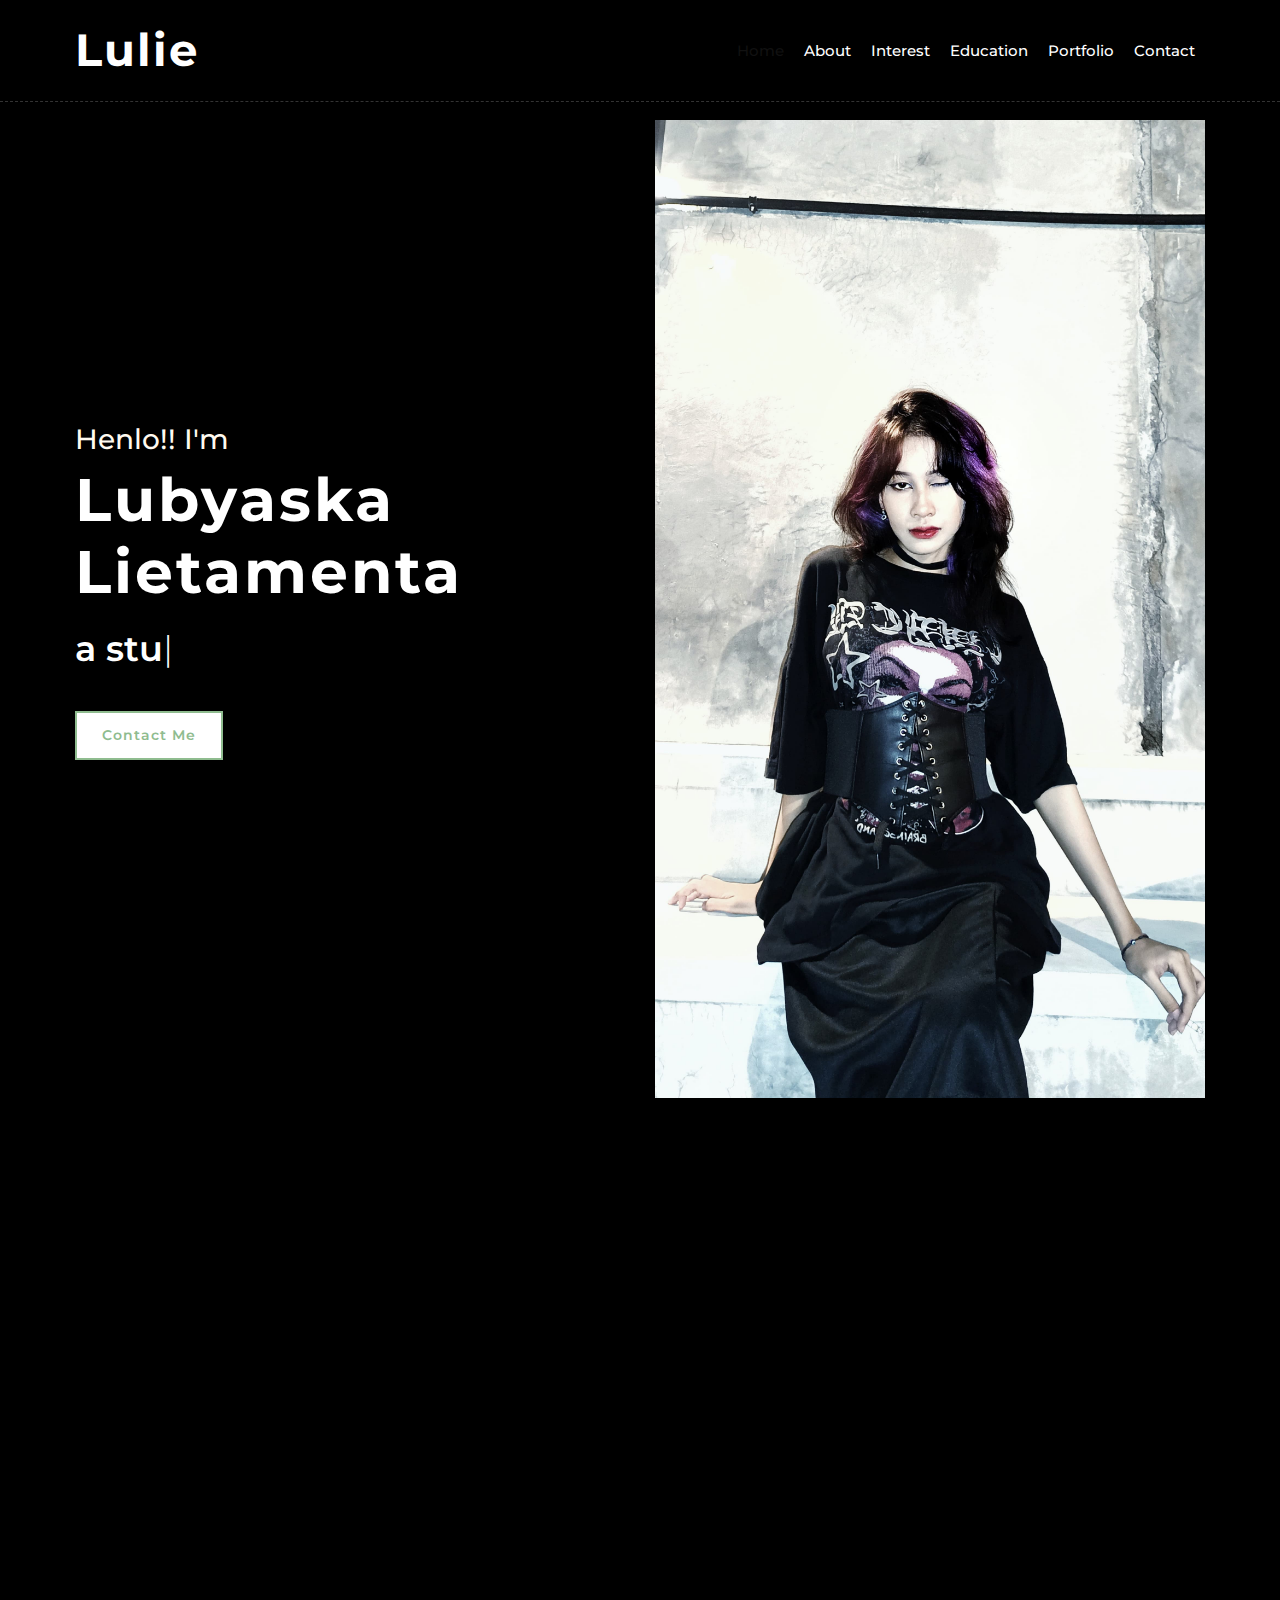
==== commit 7f81169e: "Lulie.html" ====
--- a/Lulie.html
+++ b/Lulie.html
@@ -67,7 +67,7 @@
                     </div>
                     <div class="col-sm-12 col-md-6 d-none d-md-block">
                         <div class="hero-image">
-                            <img src="img/luby.jpeg" alt="Hero Image">
+                            <img src="img/luby.jpg" alt="Hero Image">
                         </div>
                     </div>
                 </div>
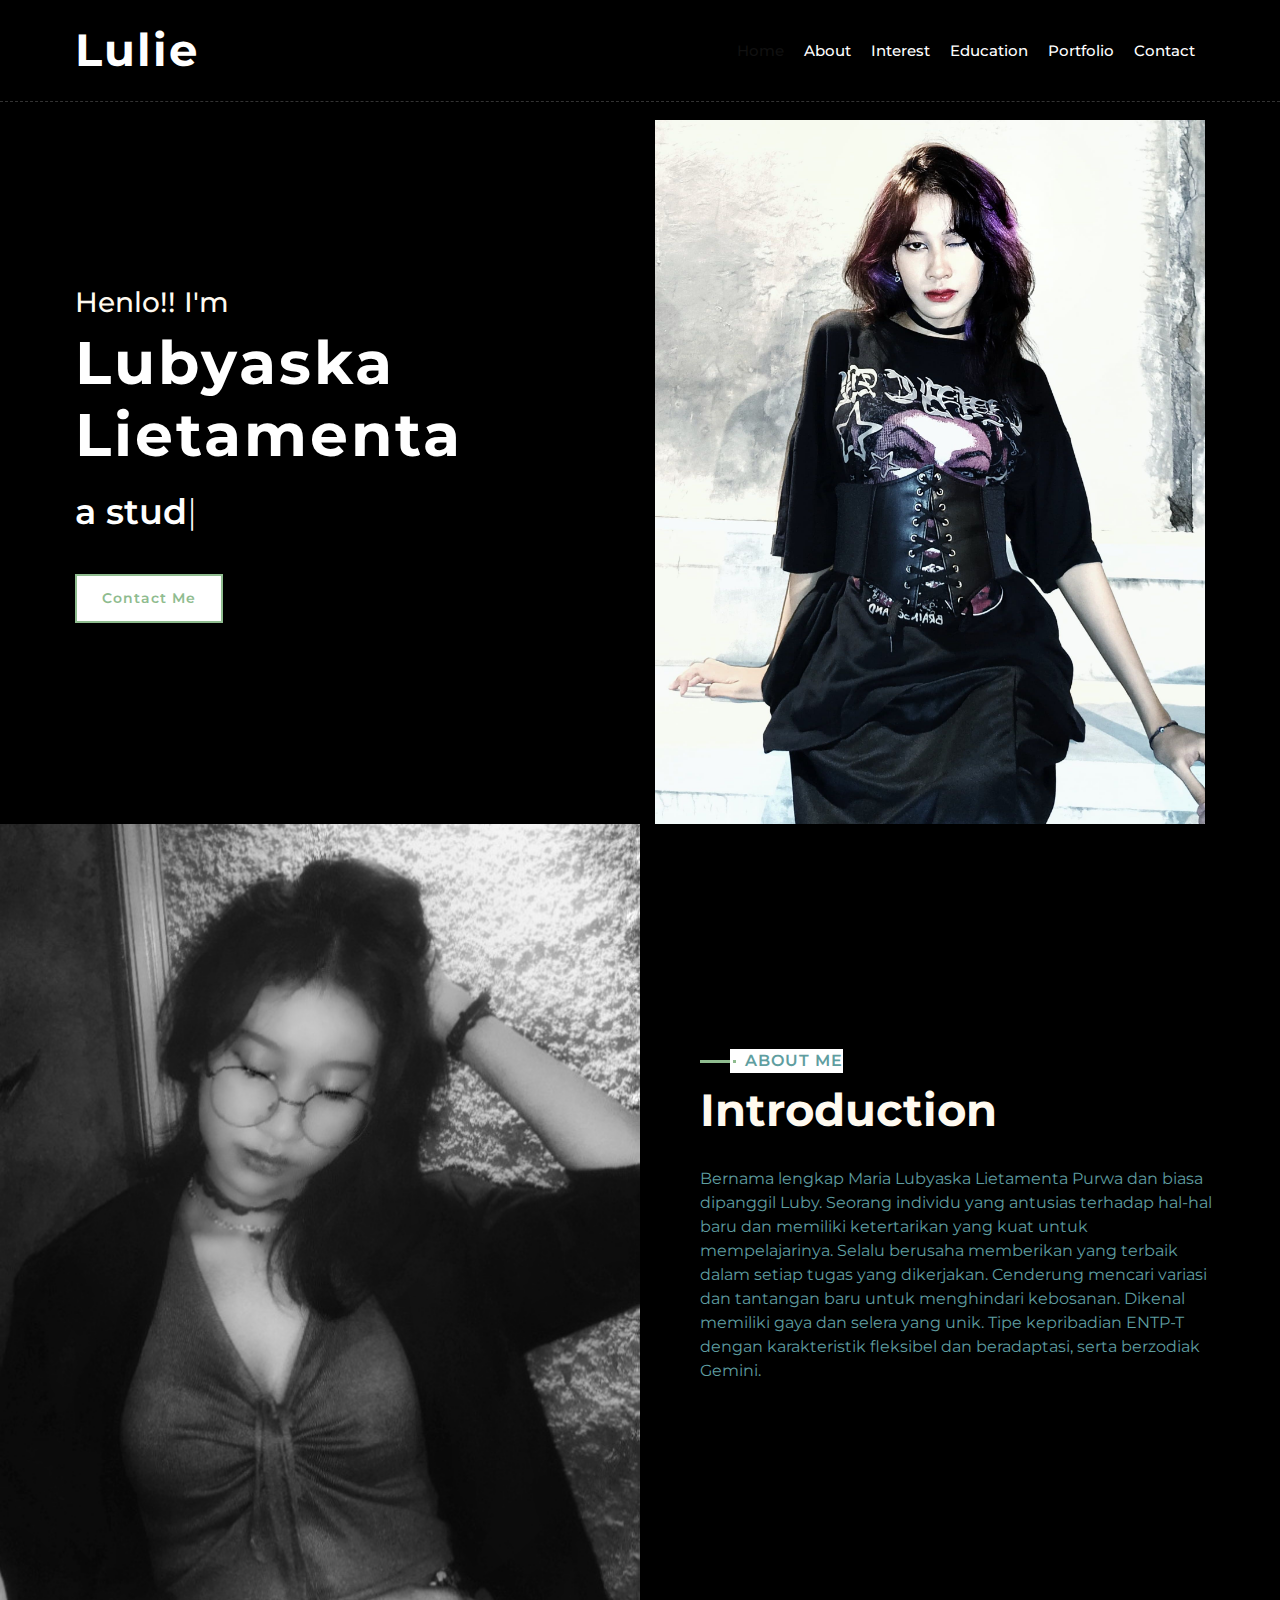
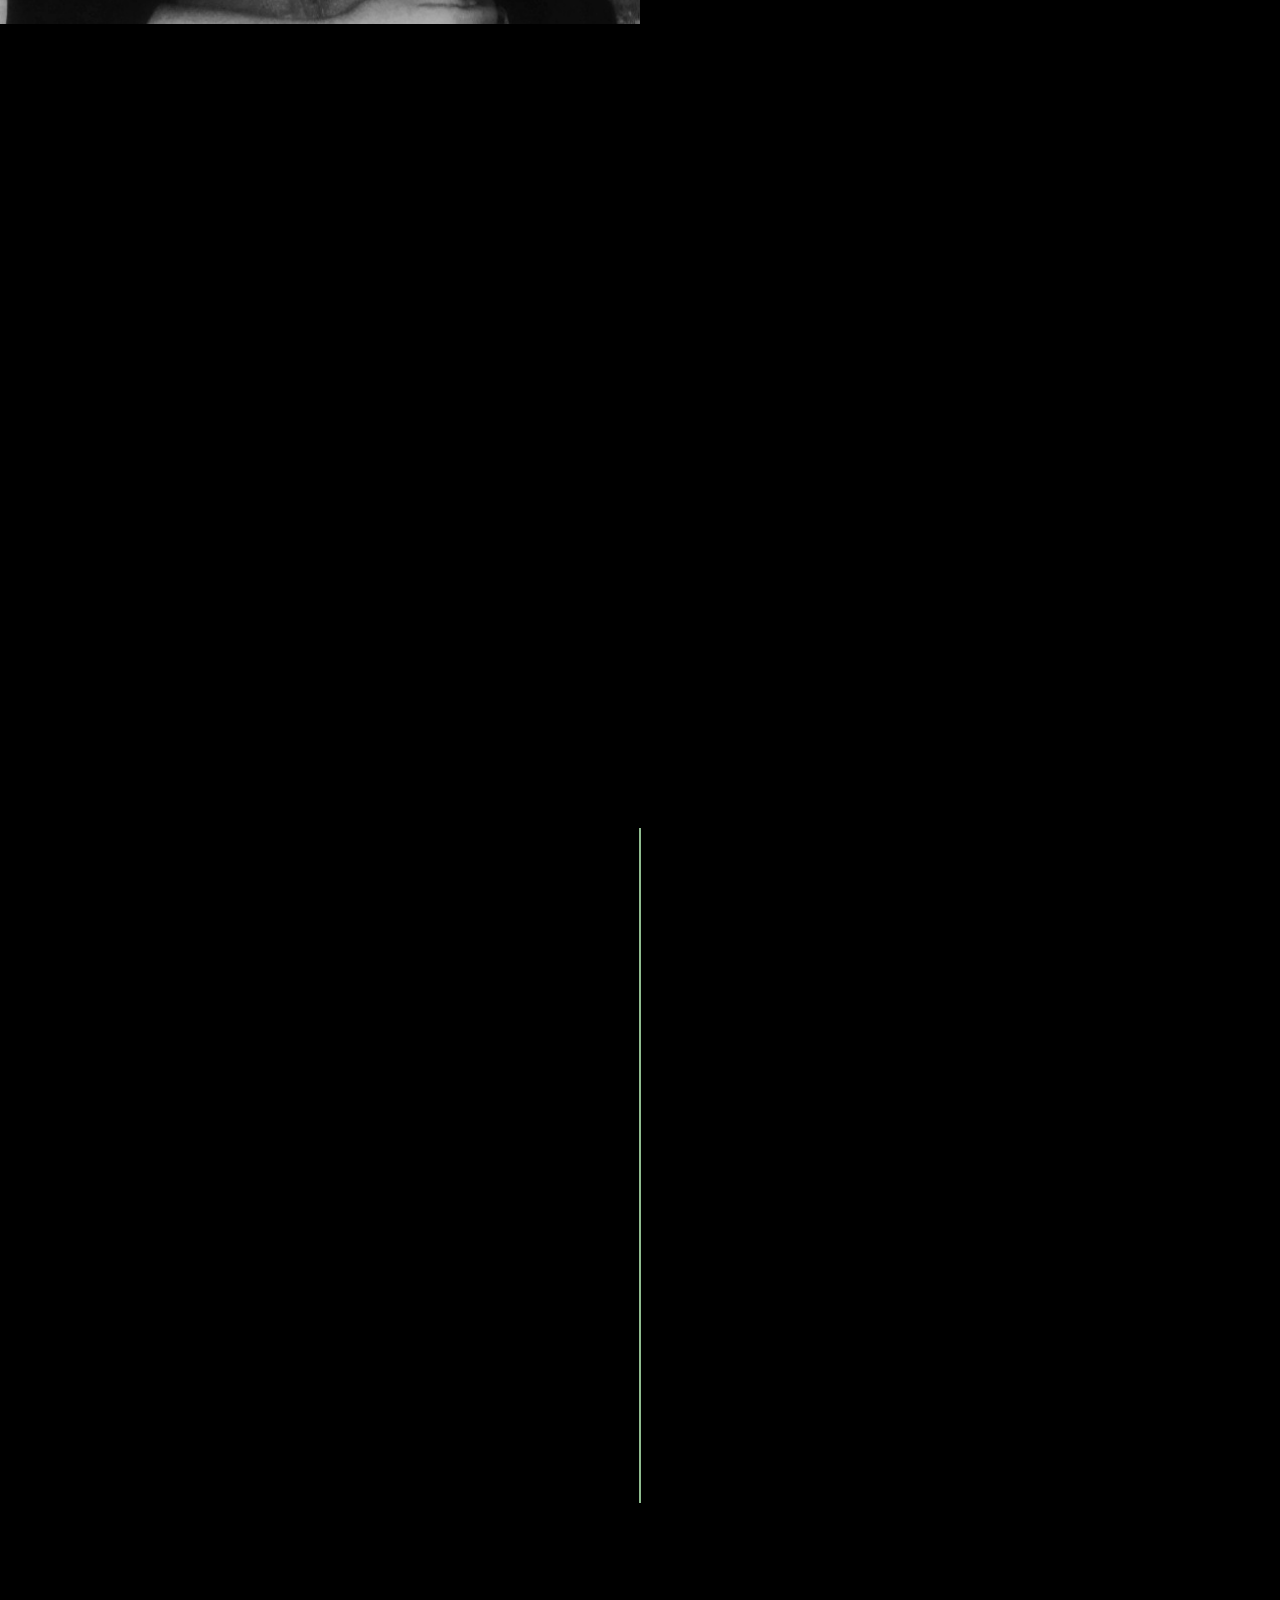
==== commit d2bbc64b: "Lulie.html" ====
--- a/Lulie.html
+++ b/Lulie.html
@@ -315,13 +315,13 @@
                         <h2>Lubyaska Lietamenta</h2>
                         <h3>Solo, Jawa Tengah, Indonesia</h3>
                         <div class="footer-menu">
-                            <p>+6289669628222</p>
+                            <p>+62895335945877</p>
                             <p>maria.lubyaska@gmail.com</p>
                         </div>
                         <div class="footer-social">
                             <a href="https://open.spotify.com/user/lubyaska.lietamenta?si=SFucc5YzT-6xi9AOooDrsQ&utm_source=copy-link"><i class="fab fa-spotify"></i></a>
                             <a href="https://instagram.com/lubyaskxyz?igshid=YmMyMTA2M2Y="><i class="fab fa-instagram"></i></a>
-                            <a href="wa.me/6289669628222"><i class="fab fa-whatsapp"></i></a>
+                            <a href="wa.me/62895335945877"><i class="fab fa-whatsapp"></i></a>
                         </div>
                     </div>
                 </div>
